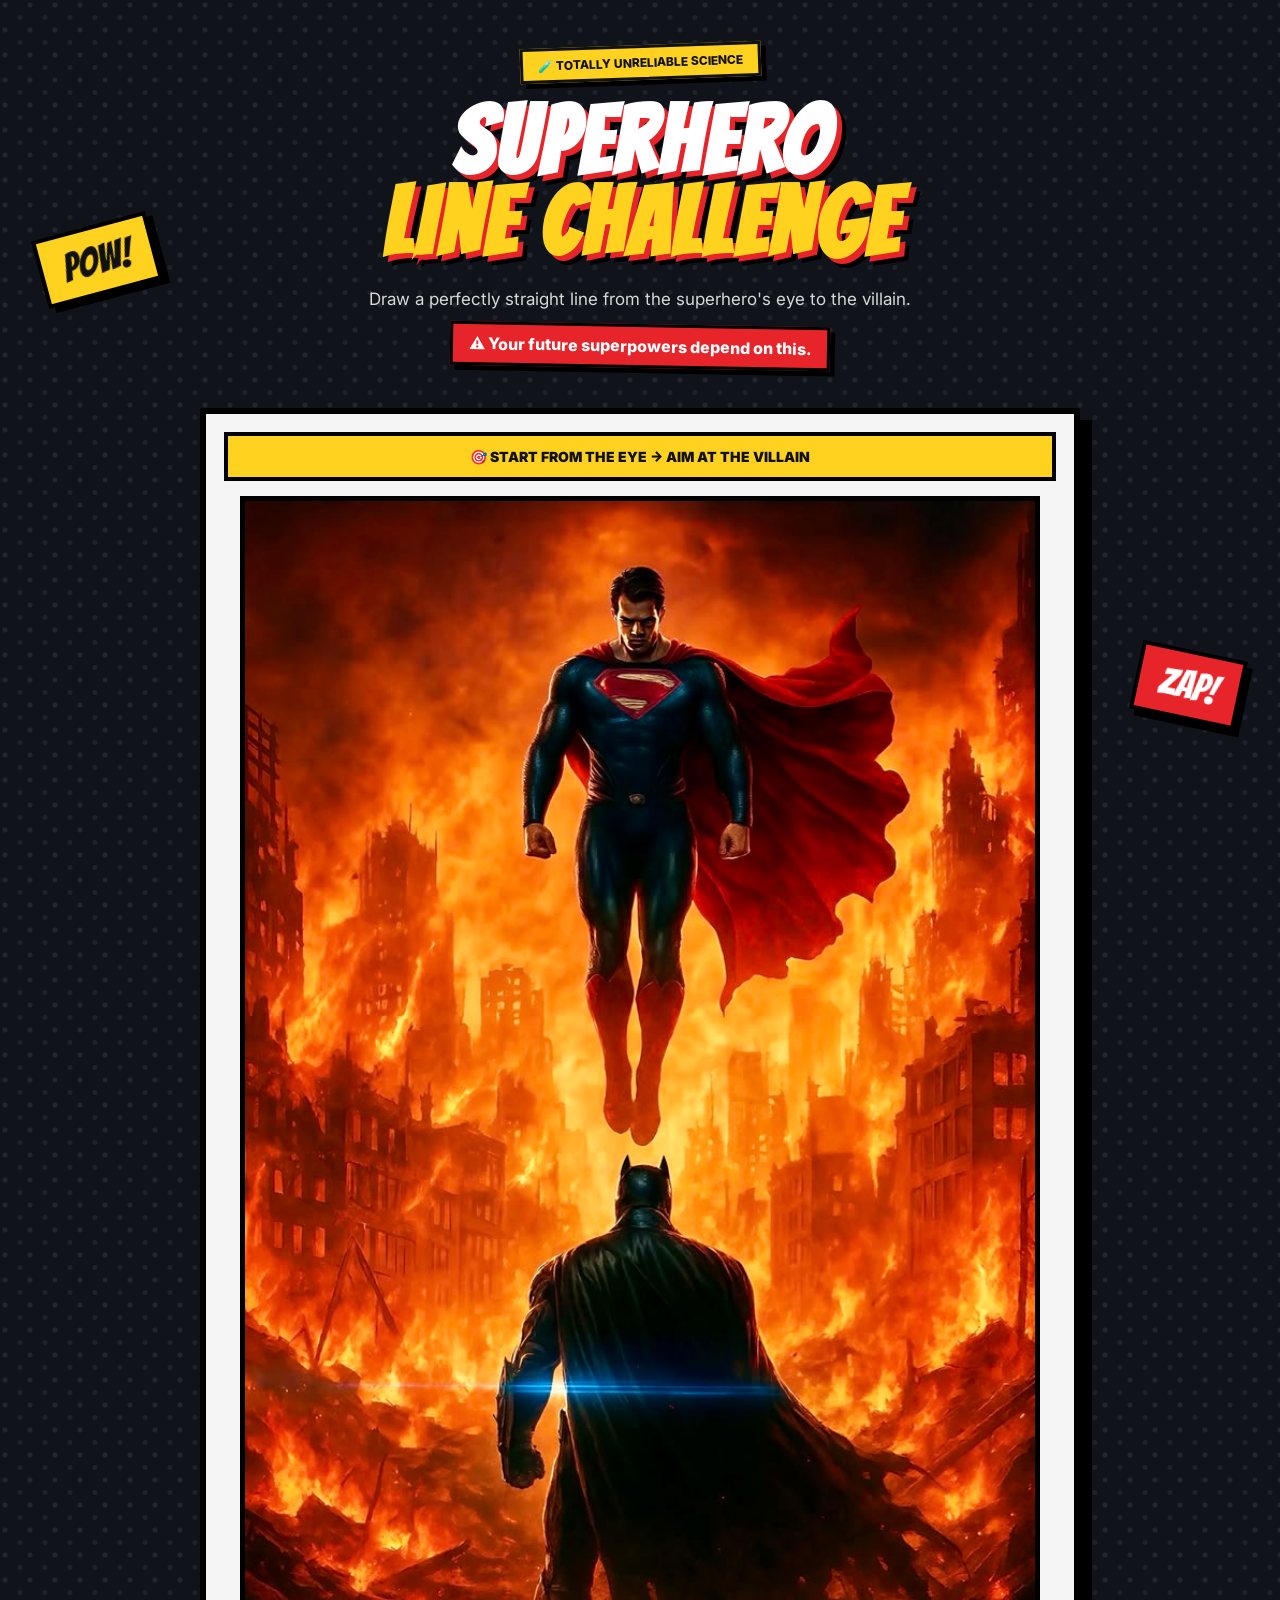
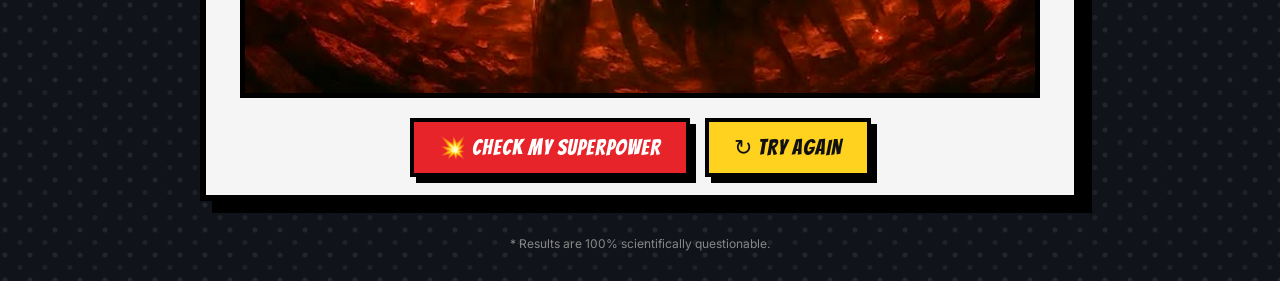
==== index.html @ 51ec9b45 "update README" ====
<!DOCTYPE html>
<html lang="en">
<head>
    <meta charset="UTF-8">
    <meta name="viewport" content="width=device-width, initial-scale=1.0">

    <title>Superhero Line Challenge</title>

    <link rel="stylesheet" href="style.css">
</head>

<body>

    <div class="comic-burst burst1">POW!</div>
    <div class="comic-burst burst2">ZAP!</div>

    <main class="main-container">

        <div class="title-section">

            <div class="mini-label">
                🧪 TOTALLY UNRELIABLE SCIENCE
            </div>

            <h1>SUPERHERO<br><span>LINE CHALLENGE</span></h1>

            <p>
                Draw a perfectly straight line from the superhero's eye
                to the villain.
            </p>

            <div class="warning">
                ⚠️ Your future superpowers depend on this.
            </div>

        </div>


        <div class="game-card">

            <div class="instruction">
                <span>🎯</span>
                START FROM THE EYE → AIM AT THE VILLAIN
            </div>

            <div class="canvas-wrapper">

                <img
                    src="assets/superhero.png"
                    id="superheroImage"
                    alt="Superhero challenge"
                >

                <canvas
                    id="drawingCanvas"
                    width="800"
                    height="500">
                </canvas>

            </div>


            <div class="button-area">

                <button id="checkButton" class="comic-button">
                    💥 CHECK MY SUPERPOWER
                </button>

                <button id="resetButton" class="reset-button">
                    ↻ TRY AGAIN
                </button>

            </div>

        </div>


        <div class="footer-note">
            * Results are 100% scientifically questionable.
        </div>

    </main>

    <script src="script.js"></script>

</body>
</html>
---- style.css ----
@import url('https://fonts.googleapis.com/css2?family=Bangers&family=Inter:wght@400;600;700;800&display=swap');


* {
    box-sizing: border-box;
    margin: 0;
    padding: 0;
}


body {
    min-height: 100vh;

    font-family: 'Inter', sans-serif;

    background:
        radial-gradient(circle at 20% 20%, rgba(255, 255, 255, 0.08) 2px, transparent 3px),
        radial-gradient(circle at 80% 70%, rgba(255, 255, 255, 0.06) 2px, transparent 3px),
        #10131a;

    background-size: 25px 25px;

    color: white;

    overflow-x: hidden;
}


.main-container {
    width: min(1000px, 94%);
    margin: auto;

    padding: 45px 20px 30px;

    text-align: center;

    position: relative;
    z-index: 2;
}


/* ---------- TITLE ---------- */

.mini-label {
    display: inline-block;

    background: #ffd21f;
    color: #111;

    padding: 7px 15px;

    font-size: 12px;
    font-weight: 800;

    border: 3px solid #111;

    transform: rotate(-2deg);

    box-shadow: 5px 5px 0 #000;
}


h1 {
    font-family: 'Bangers', cursive;

    font-size: clamp(55px, 9vw, 95px);

    line-height: 0.85;

    letter-spacing: 3px;

    margin-top: 22px;

    color: #ffffff;

    text-shadow:
        5px 5px 0 #e62429,
        9px 9px 0 #000;
}


h1 span {
    color: #ffd21f;
}


.title-section p {
    margin-top: 25px;

    font-size: 17px;

    color: #d8d8d8;
}


.warning {
    display: inline-block;

    margin-top: 15px;

    padding: 9px 16px;

    background: #e62429;

    border: 3px solid #000;

    font-weight: 800;

    transform: rotate(1deg);

    box-shadow: 5px 5px 0 #000;
}


/* ---------- GAME CARD ---------- */

.game-card {
    margin: 40px auto 0;

    max-width: 880px;

    background: #f5f5f5;

    border: 6px solid #000;

    padding: 18px;

    box-shadow: 12px 12px 0 #000;
}


.instruction {
    background: #ffd21f;

    color: #111;

    border: 4px solid #000;

    padding: 12px;

    font-weight: 900;

    font-size: 14px;

    margin-bottom: 15px;
}


/* ---------- CANVAS ---------- */

.canvas-wrapper {
    position: relative;

    width: 100%;

    max-width: 800px;

    margin: auto;

    overflow: hidden;

    border: 5px solid #000;

    background: white;
}


.canvas-wrapper img {
    display: block;

    width: 100%;

    height: auto;
}


#drawingCanvas {
    position: absolute;

    left: 0;
    top: 0;

    width: 100%;
    height: 100%;

    cursor: crosshair;
}


/* ---------- BUTTONS ---------- */

.button-area {
    margin-top: 20px;

    display: flex;

    justify-content: center;

    gap: 15px;

    flex-wrap: wrap;
}


.comic-button,
.reset-button {

    font-family: 'Bangers', cursive;

    font-size: 22px;

    letter-spacing: 1px;

    padding: 13px 25px;

    border: 4px solid #000;

    cursor: pointer;

    transition: 0.15s;

    box-shadow: 6px 6px 0 #000;
}


.comic-button {
    background: #e62429;
    color: white;
}


.reset-button {
    background: #ffd21f;
    color: #111;
}


.comic-button:hover,
.reset-button:hover {
    transform: translate(3px, 3px);

    box-shadow: 3px 3px 0 #000;
}


.comic-button:active,
.reset-button:active {
    transform: translate(6px, 6px);

    box-shadow: none;
}


/* ---------- FOOTER ---------- */

.footer-note {
    margin-top: 35px;

    color: #888;

    font-size: 12px;
}


/* ---------- COMIC DECORATIONS ---------- */

.comic-burst {
    position: fixed;

    font-family: 'Bangers', cursive;

    font-size: 40px;

    color: #111;

    background: #ffd21f;

    border: 4px solid #000;

    padding: 10px 20px;

    z-index: 1;

    box-shadow: 6px 6px 0 #000;
}


.burst1 {
    left: 3%;

    top: 25%;

    transform: rotate(-15deg);
}


.burst2 {
    right: 3%;

    bottom: 20%;

    transform: rotate(12deg);

    background: #e62429;

    color: white;
}


/* ---------- MOBILE ---------- */

@media (max-width: 700px) {

    .main-container {
        padding-top: 30px;
    }

    .game-card {
        padding: 10px;

        border-width: 4px;

        box-shadow: 7px 7px 0 #000;
    }

    .comic-burst {
        display: none;
    }

    .button-area {
        flex-direction: column;
    }

    .comic-button,
    .reset-button {
        width: 100%;
    }

}
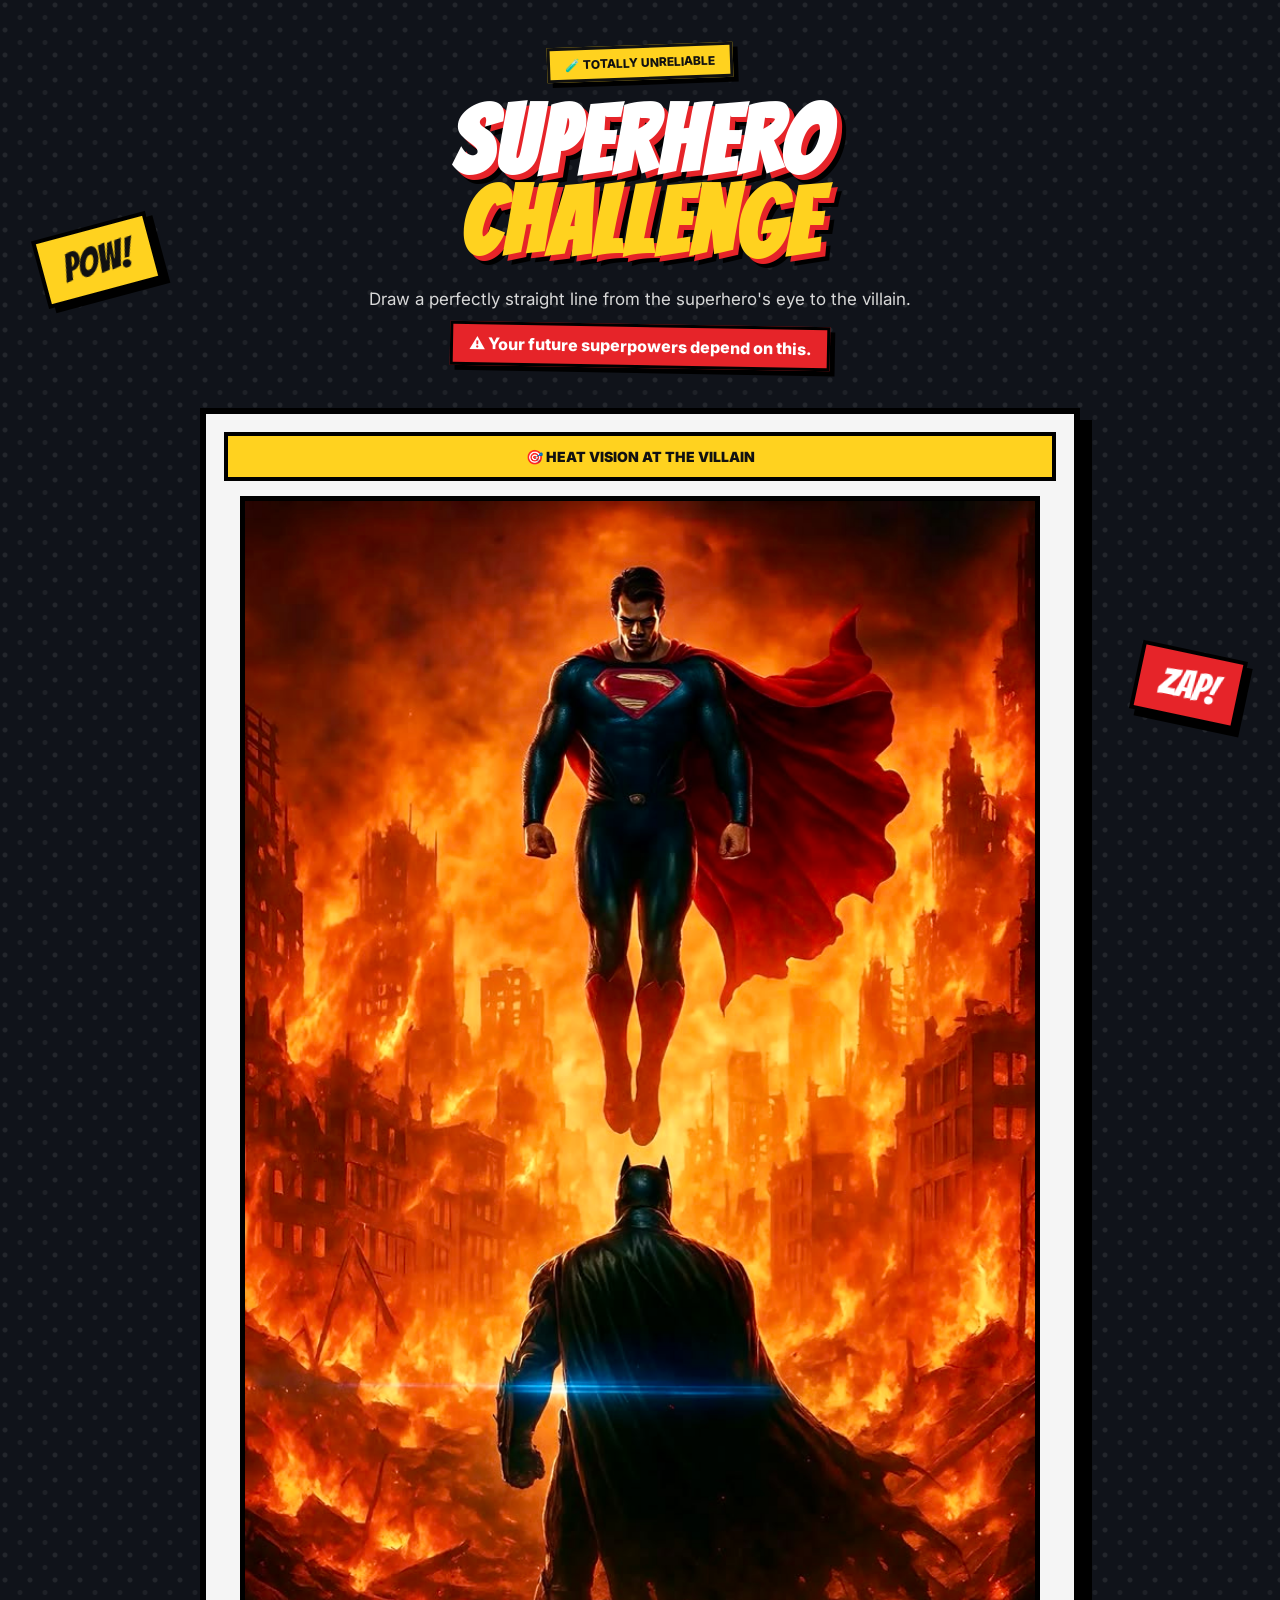
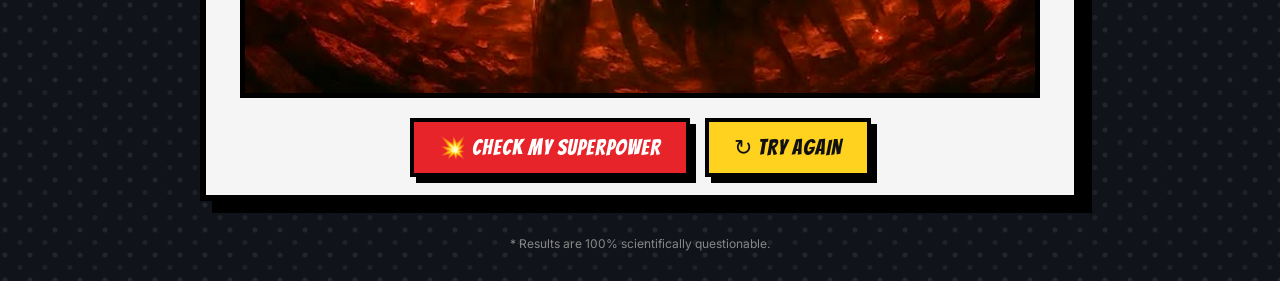
==== commit b14f0eb4: "Update useless project" ====
--- a/index.html
+++ b/index.html
@@ -4,7 +4,7 @@
     <meta charset="UTF-8">
     <meta name="viewport" content="width=device-width, initial-scale=1.0">
 
-    <title>Superhero Line Challenge</title>
+    <title>Superhero Challenge</title>
 
     <link rel="stylesheet" href="style.css">
 </head>
@@ -19,10 +19,10 @@
         <div class="title-section">
 
             <div class="mini-label">
-                🧪 TOTALLY UNRELIABLE SCIENCE
+                🧪 TOTALLY UNRELIABLE 
             </div>
 
-            <h1>SUPERHERO<br><span>LINE CHALLENGE</span></h1>
+            <h1>SUPERHERO<br><span>CHALLENGE</span></h1>
 
             <p>
                 Draw a perfectly straight line from the superhero's eye
@@ -40,7 +40,7 @@
 
             <div class="instruction">
                 <span>🎯</span>
-                START FROM THE EYE → AIM AT THE VILLAIN
+                HEAT VISION AT THE VILLAIN
             </div>
 
             <div class="canvas-wrapper">
